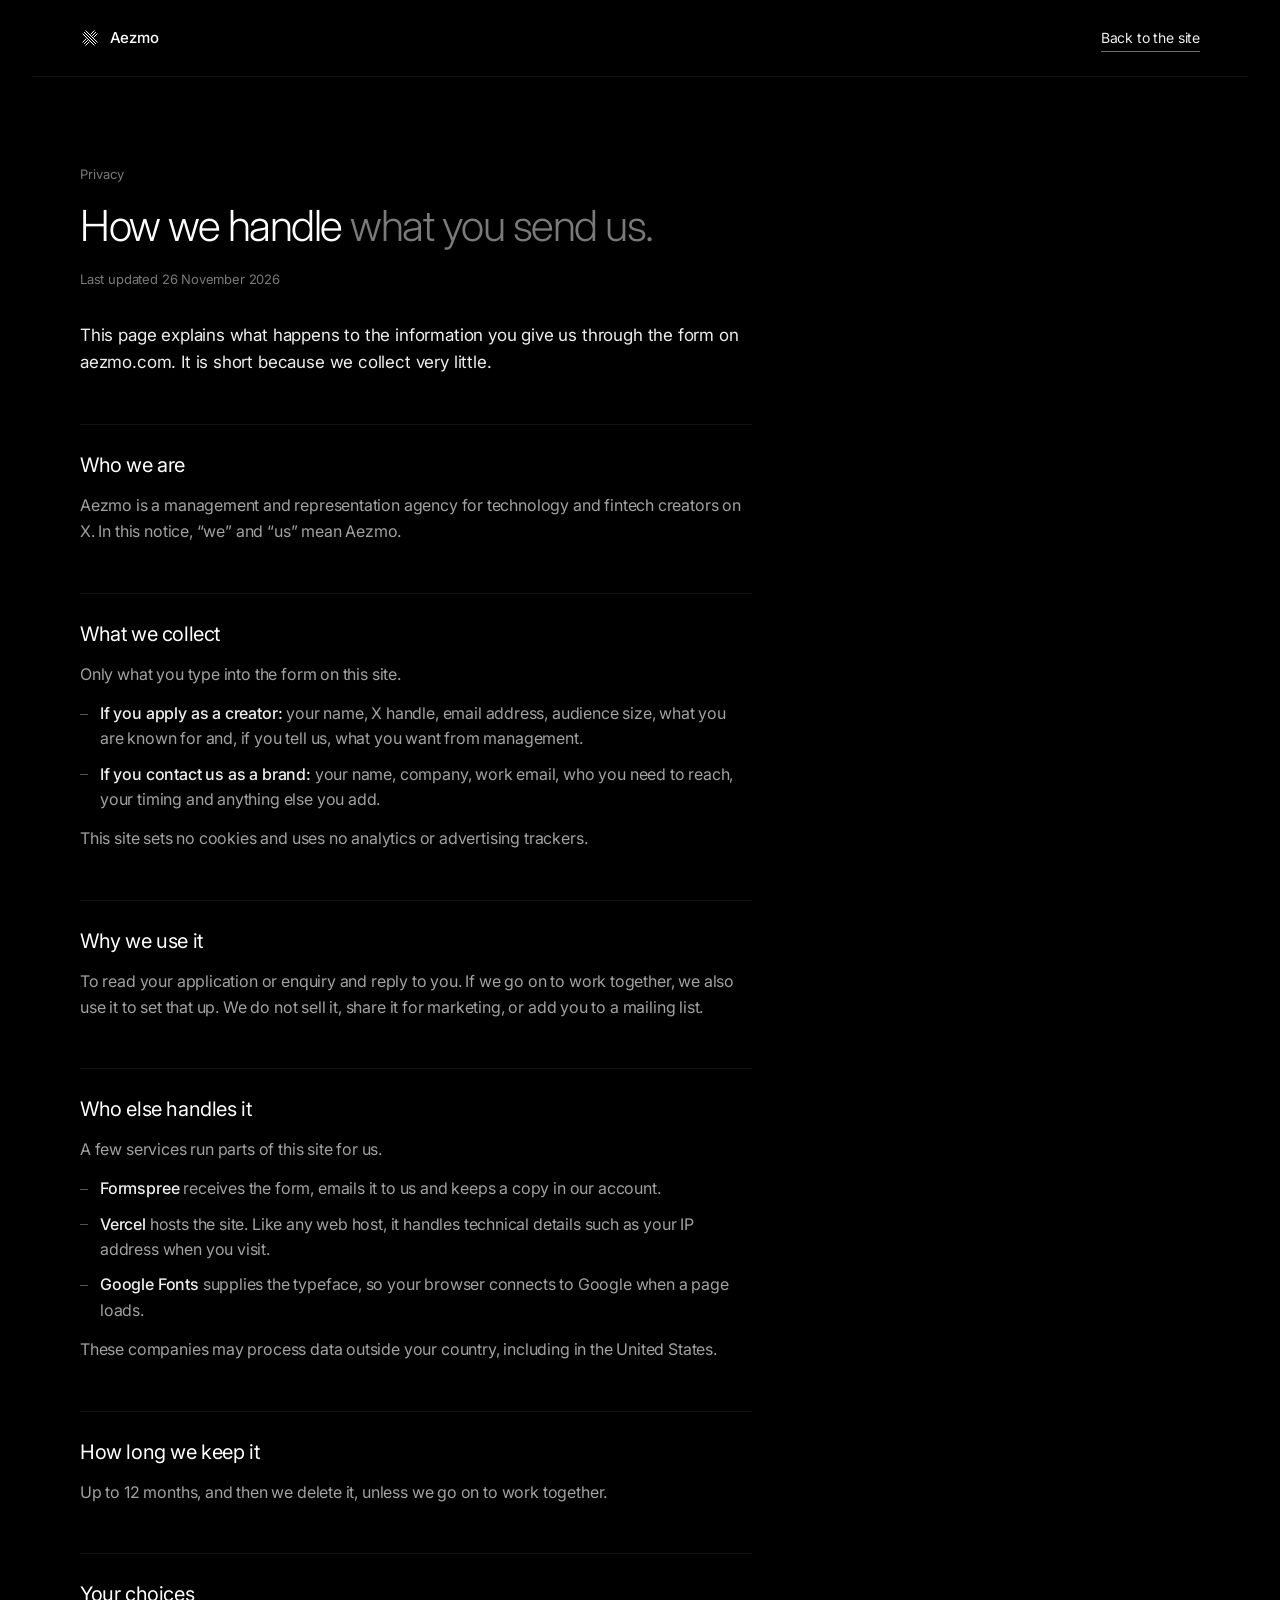
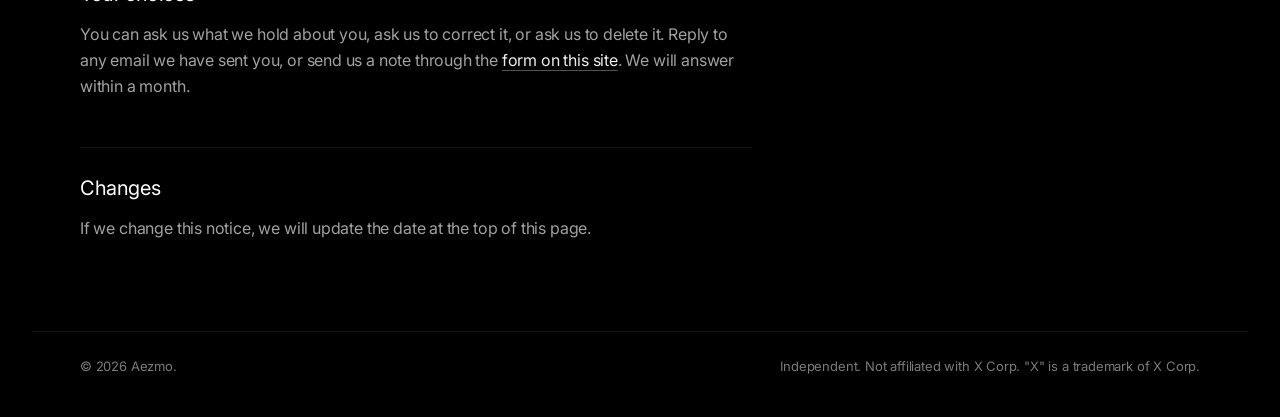
==== privacy.html @ 82bcba53 "Add a privacy notice New privacy page at /privacy covering what the form collects, why, which servic" ====
<!doctype html>
<html lang="en">
<head>
  <meta charset="utf-8">
  <meta name="viewport" content="width=device-width, initial-scale=1, viewport-fit=cover">
  <title>Privacy · Aezmo</title>
  <meta name="description" content="How Aezmo handles the information you send through the form on aezmo.com.">
  <meta name="theme-color" content="#000000">
  <meta name="color-scheme" content="dark">
  <link rel="canonical" href="https://aezmo.com/privacy">
  <link rel="icon" href="assets/img/favicon.svg" type="image/svg+xml">

  <link rel="preconnect" href="https://fonts.googleapis.com">
  <link rel="preconnect" href="https://fonts.gstatic.com" crossorigin>
  <link href="https://fonts.googleapis.com/css2?family=Inter:opsz,wght@14..32,200..600&display=swap" rel="stylesheet">
  <link rel="stylesheet" href="assets/css/styles.css">
</head>
<body>
  <svg width="0" height="0" style="position:absolute" aria-hidden="true">
    <symbol id="mark" viewBox="0 0 24 24" fill="none" stroke="currentColor" stroke-width="1" stroke-linecap="round">
      <path vector-effect="non-scaling-stroke" d="M5.21 5.21 18.79 18.79M7.05 3.37 20.63 16.95M3.37 7.05 16.95 20.63"/>
      <path vector-effect="non-scaling-stroke" d="M18.79 5.21 14.97 9.03M9.03 14.97 5.21 18.79M20.63 7.05 16.81 10.87M10.87 16.81 7.05 20.63M16.95 3.37 13.13 7.19M7.19 13.13 3.37 16.95"/>
    </symbol>
  </svg>

  <header class="wrap privacy-top">
    <a class="brand" href="/" aria-label="Aezmo home">
      <svg class="mark" aria-hidden="true"><use href="#mark"/></svg>
      <span class="brand__name">Aezmo</span>
    </a>
    <a class="link" href="/">Back to the site</a>
  </header>

  <main class="wrap">
    <article class="privacy">
      <p class="tag privacy__label">Privacy</p>
      <h1 class="privacy__title">How we handle <em>what you send&nbsp;us.</em></h1>
      <p class="privacy__date">Last updated 26 November 2026</p>
      <p class="privacy__intro">This page explains what happens to the information you give us through the form on aezmo.com. It is short because we collect very little.</p>

      <section class="privacy__sec">
        <h2>Who we are</h2>
        <p>Aezmo is a management and representation agency for technology and fintech creators on X. In this notice, “we” and “us” mean Aezmo.</p>
      </section>

      <section class="privacy__sec">
        <h2>What we collect</h2>
        <p>Only what you type into the form on this site.</p>
        <ul>
          <li><strong>If you apply as a creator:</strong> your name, X handle, email address, audience size, what you are known for and, if you tell us, what you want from management.</li>
          <li><strong>If you contact us as a brand:</strong> your name, company, work email, who you need to reach, your timing and anything else you add.</li>
        </ul>
        <p>This site sets no cookies and uses no analytics or advertising trackers.</p>
      </section>

      <section class="privacy__sec">
        <h2>Why we use it</h2>
        <p>To read your application or enquiry and reply to you. If we go on to work together, we also use it to set that up. We do not sell it, share it for marketing, or add you to a mailing list.</p>
      </section>

      <section class="privacy__sec">
        <h2>Who else handles it</h2>
        <p>A few services run parts of this site for us.</p>
        <ul>
          <li><strong>Formspree</strong> receives the form, emails it to us and keeps a copy in our account.</li>
          <li><strong>Vercel</strong> hosts the site. Like any web host, it handles technical details such as your IP address when you visit.</li>
          <li><strong>Google Fonts</strong> supplies the typeface, so your browser connects to Google when a page loads.</li>
        </ul>
        <p>These companies may process data outside your country, including in the United States.</p>
      </section>

      <section class="privacy__sec">
        <h2>How long we keep it</h2>
        <p>Up to 12 months, and then we delete it, unless we go on to work together.</p>
      </section>

      <section class="privacy__sec">
        <h2>Your choices</h2>
        <p>You can ask us what we hold about you, ask us to correct it, or ask us to delete it. Reply to any email we have sent you, or send us a note through the <a href="/#apply">form on this site</a><span hidden data-if="email">, or email <a data-site="email" href="#"></a></span>. We will answer within a month.</p>
      </section>

      <section class="privacy__sec">
        <h2>Changes</h2>
        <p>If we change this notice, we will update the date at the top of this page.</p>
      </section>
    </article>
  </main>

  <footer class="wrap privacy-foot">
    <p>© <span data-year>2026</span> Aezmo.</p>
    <p>Independent. Not affiliated with X Corp. "X" is a trademark of X Corp.</p>
  </footer>

  <script src="assets/js/site.config.js"></script>
  <script>
    (function () {
      var year = document.querySelector('[data-year]');
      if (year) year.textContent = new Date().getFullYear();
      var email = ((window.SITE || {}).email || '').trim();
      if (!email) return;
      document.querySelectorAll('[data-site="email"]').forEach(function (a) { a.textContent = email; a.href = 'mailto:' + email; });
      document.querySelectorAll('[data-if="email"]').forEach(function (el) { el.hidden = false; });
    })();
  </script>
</body>
</html>
---- assets/css/styles.css ----
/* ==========================================================================
   Tech & fintech creator management: site styles
   Strictly black, with white and greys. One typeface (Inter): light headlines,
   small text, and one large visual (the X in the hero). The measured references
   behind these choices are in Design-Direction.md.
   ========================================================================== */

/* ---------- Tokens ---------- */
:root {
  --black: #000;
  --ink-1: #0a0a0a;
  --ink-2: #111;
  --white: #fff;
  --paper: #ededed;   /* primary text */
  --mute: #a1a1a1;    /* secondary text, 8:1 on black */
  --dim: #7a7a7a;     /* labels and the grey part of a headline, 5:1 on black */
  --line: rgba(255, 255, 255, .08);
  --line-2: rgba(255, 255, 255, .14);
  --line-3: rgba(255, 255, 255, .32);

  --font: "Inter", -apple-system, BlinkMacSystemFont, "Segoe UI", Roboto, system-ui, sans-serif;

  /* Type scale. Nothing on the page is larger than the hero headline. */
  --fs-hero: clamp(2.5rem, 3.6vw + .25rem, 3.5rem);        /* 40–56px */
  --fs-h2: clamp(1.875rem, 2.4vw + .75rem, 2.75rem);       /* 30–44px */
  --fs-statement: clamp(1.5rem, 2vw + .75rem, 2.5rem);     /* 24–40px */
  --fs-h3: 1.25rem;                                        /* 20px */
  --fs-lead: 1.0625rem;                                    /* 17px */
  --fs-small: .8125rem;                                    /* 13px */

  --gutter: clamp(1.25rem, 4vw, 3rem);
  --max: 76rem;
  --nav-h: 4rem;      /* the floating bar plus the space above it */
  --pad: clamp(4rem, 7vw, 6.5rem);           /* space below a section's content */
  --pad-top: clamp(1.75rem, 3vw, 2.5rem);    /* space above a section's label line */

  --ease: cubic-bezier(.16, 1, .3, 1);
  --ease-io: cubic-bezier(.65, 0, .35, 1);
  --t-fast: 180ms;
  --t-med: 420ms;
}

/* ---------- Base ---------- */
*, *::before, *::after { box-sizing: border-box; }

html {
  -webkit-text-size-adjust: 100%;
  text-size-adjust: 100%;
  scroll-behavior: smooth;
  scroll-padding-top: calc(var(--nav-h) + 1.5rem);
  background: var(--black);
}

body {
  margin: 0;
  background: var(--black);
  color: var(--paper);
  font-family: var(--font);
  font-size: 1rem;
  font-weight: 400;
  line-height: 1.6;
  letter-spacing: -.011em;
  font-optical-sizing: auto;
  -webkit-font-smoothing: antialiased;
  -moz-osx-font-smoothing: grayscale;
  text-rendering: optimizeLegibility;
  overflow-x: clip;
}

h1, h2, h3, p, ul, ol, figure, fieldset { margin: 0; padding: 0; }
h1, h2, h3 { font-weight: inherit; font-size: inherit; }
ul, ol { list-style: none; }
fieldset { border: 0; min-width: 0; }
a { color: inherit; text-decoration: none; }
button { font: inherit; letter-spacing: inherit; color: inherit; background: none; border: 0; padding: 0; cursor: pointer; }
input, select, textarea { font: inherit; letter-spacing: inherit; color: inherit; }
svg { display: block; }
[hidden] { display: none !important; }

::selection { background: var(--white); color: var(--black); }

:focus-visible {
  outline: 1px solid var(--white);
  outline-offset: 4px;
  border-radius: 2px;
}

.wrap {
  width: 100%;
  max-width: var(--max);
  margin-inline: auto;
  padding-inline: var(--gutter);
}

.sr-only {
  position: absolute; width: 1px; height: 1px; padding: 0; margin: -1px;
  overflow: hidden; clip: rect(0, 0, 0, 0); white-space: nowrap; border: 0;
}

.skip {
  position: fixed; left: 1rem; top: 1rem; z-index: 200;
  padding: .75rem 1rem; background: var(--white); color: var(--black);
  border-radius: 999px; font-size: .875rem; font-weight: 500;
  transform: translateY(-200%);
}
.skip:focus { transform: none; }

main, .foot { position: relative; z-index: 1; }

/* Single-column grids must not grow to fit wide content (it would overflow on phones). */
.split-head, .std,
.faq__grid, .foot__in { grid-template-columns: minmax(0, 1fr); }

/* ---------- Dashed lines at the edges of the content ---------- */
.guides { position: fixed; inset: 0; z-index: 0; pointer-events: none; }
.guides__in { position: relative; height: 100%; max-width: var(--max); margin-inline: auto; }
.guides__in::before,
.guides__in::after {
  content: ""; position: absolute; top: 0; bottom: 0; width: 0;
  border-left: 1px dashed rgba(255, 255, 255, .08);
}
.guides__in::before { left: var(--gutter); }
.guides__in::after { right: var(--gutter); }

/* ---------- Type ---------- */
.display {
  font-weight: 300;
  letter-spacing: -.03em;
  line-height: 1.06;
  color: var(--white);
  text-wrap: balance;
}
/* Emphasis is tone, not a second typeface: the end of a headline goes grey. */
.display em { font-style: normal; color: var(--dim); }
.hl { display: block; }

.h2 { font-size: var(--fs-h2); }

.statement {
  font-size: var(--fs-statement);
  font-weight: 300;
  line-height: 1.22;
  letter-spacing: -.024em;
  color: var(--white);
  text-wrap: pretty;
}
.statement--sm { font-size: clamp(1.5rem, 2vw, 1.875rem); }

.lead {
  font-size: var(--fs-lead);
  line-height: 1.6;
  color: var(--mute);
  max-width: 32em;
  text-wrap: pretty;
}

.tag { font-size: var(--fs-small); line-height: 1.4; letter-spacing: 0; color: var(--dim); }
.tag--on { color: var(--paper); }

/* ---------- Buttons and links ---------- */
.btn {
  position: relative;
  display: inline-flex;
  align-items: center;
  justify-content: center;
  gap: .55rem;
  min-height: 2.75rem;
  padding: 0 1.25rem;
  border-radius: 999px;
  background: var(--white);
  color: var(--black);
  font-size: .875rem;
  font-weight: 500;
  letter-spacing: -.006em;
  line-height: 1;
  white-space: nowrap;
  transform: translate(var(--mx, 0), var(--my, 0));
  transition: background-color .3s var(--ease), color .3s var(--ease), box-shadow .3s var(--ease), transform .6s var(--ease);
}
.btn__icon {
  flex: none; width: .875rem; height: .875rem; margin-right: -.15rem;
  transition: transform .45s var(--ease);
}
.btn:hover, .btn:focus-visible { background: #d6d6d6; }
.btn:hover .btn__icon, .btn:focus-visible .btn__icon { transform: translateX(.2rem); }
.btn:active { transform: translate(var(--mx, 0), var(--my, 0)) scale(.98); }
.btn[disabled] { opacity: .6; pointer-events: none; }

.btn--ghost { background: transparent; color: var(--white); box-shadow: inset 0 0 0 1px var(--line-3); }
.btn--ghost:hover, .btn--ghost:focus-visible { background: rgba(255, 255, 255, .08); }

.btn--sm { min-height: 2.25rem; padding: 0 1rem; font-size: .8125rem; gap: .45rem; }
.btn--sm .btn__icon { width: .75rem; height: .75rem; }

.link {
  position: relative;
  display: inline-block;
  padding-block: .6rem;
  font-size: .875rem;
  color: var(--paper);
  transition: color var(--t-fast);
}
.link::after {
  content: ""; position: absolute; left: 0; right: 0; bottom: .4rem; height: 1px;
  background: currentColor; opacity: .45; transform-origin: left;
  transition: opacity var(--t-fast);
}
.link:hover { color: var(--white); }
.link:hover::after { opacity: 1; animation: redraw .7s var(--ease); }
@keyframes redraw {
  0% { transform: scaleX(1); transform-origin: right; }
  45% { transform: scaleX(0); transform-origin: right; }
  46% { transform: scaleX(0); transform-origin: left; }
  100% { transform: scaleX(1); transform-origin: left; }
}

/* ---------- Navigation: one floating bar of liquid glass ----------
   Every browser gets the glass itself: a light blur that keeps colour, a bright rim where
   light catches the curve, and a soft highlight that follows the pointer. Chromium-based
   browsers also bend what is behind the bar near its edges, like the rim of a lens
   (glass() in main.js builds that filter and adds .has-lens). */
.nav {
  position: fixed; inset: 0 0 auto 0; z-index: 50;
  padding-top: .75rem;
  pointer-events: none;
}
.nav__bar {
  position: relative;
  isolation: isolate;
  pointer-events: auto;
  display: grid; grid-template-columns: minmax(0, 1fr) auto minmax(0, 1fr); align-items: center; gap: 1rem;
  height: 3.25rem;
  padding: 0 .45rem 0 1.1rem;
  border-radius: 999px;
  background:
    linear-gradient(180deg, rgba(255, 255, 255, .06) 0%, rgba(255, 255, 255, .015) 60%),
    rgba(10, 10, 10, .5);
  -webkit-backdrop-filter: blur(12px) saturate(180%) brightness(1.08);
  backdrop-filter: blur(12px) saturate(180%) brightness(1.08);
  box-shadow: 0 10px 30px -12px rgba(0, 0, 0, .9);   /* a soft lift only; the edge is drawn below */
}
/* The edge: one hairline, lit from above. Faintly brighter along the top, fading down the
   ends and nearly gone along the bottom, so it reads as light on glass, not a drawn border. */
.nav__bar::before {
  content: ""; position: absolute; inset: 0; z-index: -1;
  padding: 1px; border-radius: inherit;
  background: linear-gradient(180deg, rgba(255, 255, 255, .15) 0%, rgba(255, 255, 255, .07) 30%, rgba(255, 255, 255, .035) 70%, rgba(255, 255, 255, .05) 100%);
  -webkit-mask: linear-gradient(#000 0 0) content-box, linear-gradient(#000 0 0);
  -webkit-mask-composite: xor;
  mask: linear-gradient(#000 0 0) content-box, linear-gradient(#000 0 0);
  mask-composite: exclude;
  pointer-events: none;
}
/* A soft highlight that follows the pointer (mouse only, set by JS). */
.nav__bar::after {
  content: ""; position: absolute; inset: 0; z-index: -1;
  border-radius: inherit;
  background: radial-gradient(12rem circle at var(--gx, 50%) var(--gy, 0%), rgba(255, 255, 255, .07), transparent 65%);
  opacity: 0; transition: opacity .5s var(--ease);
  pointer-events: none;
}
.nav__bar.is-lit::after { opacity: 1; }
/* With the lens the glass is a little clearer, so the bending at the rim can be seen, but
   still frosted enough that text scrolling underneath never competes with the bar's own. */
.has-lens .nav__bar {
  background:
    linear-gradient(180deg, rgba(255, 255, 255, .06) 0%, rgba(255, 255, 255, .015) 60%),
    rgba(10, 10, 10, .48);
  -webkit-backdrop-filter: url(#nav-lens) blur(2.5px) saturate(160%) brightness(1.12);
  backdrop-filter: url(#nav-lens) blur(2.5px) saturate(160%) brightness(1.12);
}

.brand { display: inline-flex; align-items: center; gap: .6rem; min-height: 2.75rem; justify-self: start; color: var(--white); }
.mark { width: 1.25rem; height: 1.25rem; flex: none; }
.brand__name { font-size: .9375rem; font-weight: 500; letter-spacing: -.01em; }
.brand__name:empty { display: none; }
.brand__desc { font-size: var(--fs-small); font-weight: 500; letter-spacing: -.005em; color: var(--paper); white-space: nowrap; }
.has-name .brand__desc { display: none; }
@media (min-width: 1360px) {
  .has-name .brand__desc { display: inline; padding-left: .6rem; border-left: 1px solid var(--line-2); font-weight: 400; color: var(--mute); }
}

.rnav { display: none; }
@media (min-width: 1024px) { .rnav { display: block; } }
.rnav__list { display: flex; align-items: center; gap: .15rem; }
.rnav__list a {
  display: inline-flex; align-items: center; height: 2.25rem; padding: 0 .9rem;
  border-radius: 999px;
  font-size: var(--fs-small); color: var(--mute);
  transition: color var(--t-fast), background-color var(--t-fast);
}
.rnav__list a:hover { color: var(--white); }
.rnav__list a[aria-current] { color: var(--white); background: rgba(255, 255, 255, .07); }

.nav__end { grid-column: 3; justify-self: end; display: flex; align-items: center; gap: .25rem; }
.nav__end .btn { display: none; }
@media (min-width: 640px) { .nav__end .btn { display: inline-flex; } }

.burger { position: relative; width: 2.75rem; height: 2.75rem; border-radius: 999px; }
.burger i {
  position: absolute; left: .85rem; right: .85rem; top: 50%; height: 1px;
  background: var(--white);
  transition: transform .5s var(--ease);
}
.burger i:first-of-type { transform: translateY(-.22rem); }
.burger i:last-of-type { transform: translateY(.22rem); }
.menu-open .burger i:first-of-type { transform: rotate(45deg); }
.menu-open .burger i:last-of-type { transform: rotate(-45deg); }
@media (min-width: 1024px) { .burger { display: none; } }
html:not(.js) .burger { display: none; } /* the menu needs JS; without it the page is still fully readable */

/* ---------- Mobile menu ---------- */
.menu {
  position: fixed; inset: 0; z-index: 40;
  padding-top: calc(var(--nav-h) + .5rem);
  background: var(--black);
  overflow-y: auto;
  opacity: 0; visibility: hidden;
  transition: opacity .45s var(--ease), visibility 0s linear .45s;
}
.menu-open .menu { opacity: 1; visibility: visible; transition-delay: 0s; }
.menu-open { overflow: hidden; }
.menu__in {
  min-height: calc(100dvh - var(--nav-h) - .5rem);
  display: flex; flex-direction: column; justify-content: space-between; gap: 2.5rem;
  padding-block: 1.25rem 2.5rem;
}
.menu__list li { border-bottom: 1px solid var(--line); }
.menu__list a {
  display: flex; align-items: baseline; gap: 1rem;
  padding-block: .9rem;
  font-size: clamp(1.625rem, 7vw, 2.125rem); font-weight: 300;
  letter-spacing: -.028em; line-height: 1.1;
  color: var(--white);
  opacity: 0; transform: translateY(1rem);
  transition: opacity .7s var(--ease), transform .7s var(--ease);
}
.menu-open .menu__list a { opacity: 1; transform: none; transition-delay: calc(var(--i, 0) * 45ms + 80ms); }
.menu__n { min-width: 1.5rem; font-size: var(--fs-small); letter-spacing: 0; font-variant-numeric: tabular-nums; color: var(--dim); }
.menu__foot { display: flex; flex-wrap: wrap; align-items: center; gap: 1rem 1.5rem; }

/* ---------- Hero ---------- */
.hero {
  position: relative;
  isolation: isolate;
  min-height: 100vh;
  min-height: 100svh;
  display: flex; flex-direction: column; justify-content: flex-end;
  padding-block: calc(var(--nav-h) + 2rem) clamp(2.5rem, 7vh, 4rem);
  overflow: clip;
}
@media (min-width: 900px) {
  .hero { justify-content: center; padding-bottom: calc(var(--nav-h) + 1rem); }
}
/* "Top" composition (phones, tall tablets): the figure sits above the text and fades out
   just before it. --content-top is where the text starts, measured by JS. */
.hero__field {
  position: absolute; inset: 0; z-index: -1;
  width: 100%; height: 100%;
  -webkit-mask-image: linear-gradient(180deg, #000 0, #000 calc(var(--content-top, 60%) - 6rem), rgba(0, 0, 0, .12) var(--content-top, 60%), transparent calc(var(--content-top, 60%) + 8rem));
  mask-image: linear-gradient(180deg, #000 0, #000 calc(var(--content-top, 60%) - 6rem), rgba(0, 0, 0, .12) var(--content-top, 60%), transparent calc(var(--content-top, 60%) + 8rem));
}
/* "Side" composition (set by JS): the figure sits right of the headline, so dim it on the left instead. */
.hero--side .hero__field {
  -webkit-mask-image: linear-gradient(90deg, rgba(0, 0, 0, .3) 0%, rgba(0, 0, 0, .5) 36%, #000 60%), linear-gradient(180deg, #000 62%, rgba(0, 0, 0, .25) 100%);
  mask-image: linear-gradient(90deg, rgba(0, 0, 0, .3) 0%, rgba(0, 0, 0, .5) 36%, #000 60%), linear-gradient(180deg, #000 62%, rgba(0, 0, 0, .25) 100%);
  -webkit-mask-composite: source-in;
  mask-composite: intersect;
}

.hero__content { position: relative; display: grid; justify-items: start; }

.status {
  display: inline-flex; align-items: center; gap: .6rem;
  margin-bottom: 1.5rem;
  font-size: var(--fs-small); color: var(--mute);
}
.status__dot {
  width: .375rem; height: .375rem; border-radius: 50%; background: var(--white);
  animation: pulse 2.8s var(--ease-io) infinite;
}
@keyframes pulse {
  0% { box-shadow: 0 0 0 0 rgba(255, 255, 255, .5); }
  70%, 100% { box-shadow: 0 0 0 .5rem rgba(255, 255, 255, 0); }
}

.hero__title { font-size: var(--fs-hero); letter-spacing: -.032em; line-height: 1.04; }
.hero__lede { margin-top: 1.5rem; font-size: var(--fs-lead); line-height: 1.6; color: var(--mute); max-width: 31rem; text-wrap: pretty; }
.hero__cta { display: flex; flex-wrap: wrap; align-items: center; gap: .75rem; margin-top: 2rem; }

/* ---------- Sections ---------- */
/* Each section opens with its ruled label line close to the top, so the line itself
   marks the break and the space between sections is one gap, not two stacked ones. */
.section { position: relative; padding-block: var(--pad-top) var(--pad); }
.hero + .section { padding-top: clamp(3.5rem, 7vw, 6rem); }

.sec-head { display: flex; align-items: center; gap: .75rem; margin-bottom: clamp(2rem, 4vw, 3.5rem); }
.sec-head .tag:first-child { font-variant-numeric: tabular-nums; }
.sec-head__rule { flex: 1; height: 1px; background: var(--line-2); transform-origin: left; }
.js .sec-head__rule { transform: scaleX(0); transition: transform 1.5s var(--ease) .15s; }
.js .sec-head.in .sec-head__rule { transform: none; }

.split-head { display: grid; gap: 1.25rem; margin-bottom: clamp(2.5rem, 5vw, 4rem); }
@media (min-width: 1024px) {
  .split-head { grid-template-columns: minmax(0, 7fr) minmax(0, 5fr); gap: 4rem; align-items: end; }
}

/* A closing line at the foot of a section, so it ends on purpose instead of trailing off. */
.closer {
  display: grid; align-items: center; gap: 1.25rem 3rem;
  margin-top: clamp(2.5rem, 5vw, 4rem); padding-top: clamp(1.5rem, 2.5vw, 2rem);
  border-top: 1px solid var(--line-2);
}
.closer__line {
  max-width: 28em;
  font-size: clamp(1.25rem, 1.4vw + .5rem, 1.625rem); font-weight: 300;
  line-height: 1.3; letter-spacing: -.02em; color: var(--white);
  text-wrap: balance;
}
.closer__line em { font-style: normal; color: var(--dim); }
.closer .btn { justify-self: start; }
.closer__mark { width: 1.5rem; height: 1.5rem; color: var(--mute); }
@media (min-width: 900px) { .closer { grid-template-columns: minmax(0, 1fr) auto; } }

/* ---------- 01 Position ---------- */
/* Words start grey and turn white as you read down (set by JS), as on terafab.ai. */
.position .statement { max-width: 24em; }
.statement .mw { transition: opacity .3s linear; }
.notes { display: grid; gap: 1.5rem; margin-top: clamp(2.5rem, 5vw, 4rem); }
.notes li { padding-top: 1.1rem; border-top: 1px solid var(--line-2); }
.notes__t { margin-bottom: .35rem; font-size: .9375rem; font-weight: 500; color: var(--white); }
.notes p { font-size: .9375rem; color: var(--mute); max-width: 26em; }
@media (min-width: 768px) { .notes { grid-template-columns: repeat(3, minmax(0, 1fr)); gap: 2.5rem; } }

/* ---------- Work: a wall of posts ----------
   Filled by the script from posts.js. Columns are ruled off with the same dashed line as the
   page edges, and rows are held apart by space. Every card is a link to the post on X.
   Pictures stay monochrome, like the rest of the page. */
.wall {
  --wall-x: clamp(.75rem, 1.3vw, 1.5rem);     /* card edge to the column line */
  --wall-y: clamp(1.25rem, 1.6vw, 1.75rem);   /* card edge to the row above and below */
  --card-p: clamp(.875rem, 1.1vw, 1.125rem);  /* inside the panel that shows on hover */
  position: relative; display: grid; grid-template-columns: minmax(0, 1fr);
  border-block: 1px solid var(--line-2);
}
.wall::before, .wall::after {
  position: absolute; top: 0; bottom: 0; width: 0;
  border-left: 1px dashed rgba(255, 255, 255, .12); pointer-events: none;
}
.wall__cell { display: grid; grid-template-columns: minmax(0, 1fr); padding-block: var(--wall-y); }
.wall__cell + .wall__cell { border-top: 1px solid var(--line); }
.wall__note { margin-top: 1.25rem; }

.card {
  position: relative; display: flex; flex-direction: column; gap: 1.1rem; min-width: 0;
  border-radius: 1.25rem; color: var(--paper);
  transition: background-color var(--t-med) var(--ease), border-color var(--t-med) var(--ease);
}
.card__head { display: grid; grid-template-columns: auto minmax(0, 1fr) auto; align-items: center; gap: .8rem; }
.card__avatar {
  display: grid; place-items: center; width: 2.75rem; height: 2.75rem; overflow: hidden;
  border: 1px solid var(--line-3); border-radius: 50%; background: var(--black);
  font-size: .75rem; font-weight: 500; line-height: 1; color: var(--paper);
}
.card__avatar img, .card__media img { display: block; width: 100%; height: 100%; object-fit: cover; }
.card__avatar img { filter: grayscale(1); }
.card__who { display: grid; grid-template-columns: minmax(0, 1fr); gap: .1rem; min-width: 0; }
.card__name { display: flex; align-items: center; gap: .4rem; min-width: 0; font-size: .9375rem; font-weight: 500; line-height: 1.3; color: var(--white); }
.card__name > span:first-child, .card__meta { overflow: hidden; text-overflow: ellipsis; white-space: nowrap; }
.card__name svg { flex: none; width: 1rem; height: 1rem; color: var(--mute); }
.card__meta { font-size: var(--fs-small); line-height: 1.4; color: var(--dim); }
.card__go {
  display: grid; place-items: center; flex: none; width: 2.25rem; height: 2.25rem;
  border: 1px solid var(--line-2); border-radius: 50%; color: var(--mute);
  transition: background-color var(--t-med) var(--ease), border-color var(--t-med) var(--ease), color var(--t-med) var(--ease);
}
.card__go svg { width: .8rem; height: .8rem; transform: rotate(-45deg); transition: transform .55s var(--ease); }
.card__chip {
  padding: .3rem .65rem; border: 1px solid var(--line-3); border-radius: 999px; white-space: nowrap;
  font-size: .75rem; line-height: 1.2; color: var(--white);
}

.card__text {
  display: -webkit-box; -webkit-box-orient: vertical; -webkit-line-clamp: 2; line-clamp: 2; overflow: hidden;
  font-size: .9375rem; color: var(--mute); overflow-wrap: anywhere;
}
/* A post with no picture: the words carry the card. */
.card--quote .card__text {
  -webkit-line-clamp: 7; line-clamp: 7;
  font-size: clamp(1.25rem, .8vw + .8rem, 1.5rem); font-weight: 300;
  line-height: 1.3; letter-spacing: -.02em; color: var(--white);
}

.card__media {
  position: relative; display: block; aspect-ratio: 16 / 9; overflow: hidden;
  border: 1px solid var(--line); border-radius: .9rem; background: var(--black);
}
.card__media img {
  filter: grayscale(1) contrast(1.06) brightness(.82);
  transition: filter .7s var(--ease), transform 1.4s var(--ease);
}
.card__media--empty { display: grid; place-items: center; }
.card__media--empty svg { width: 22%; aspect-ratio: 1; color: var(--mute); }
.card__views {
  position: absolute; left: .65rem; top: .65rem; display: inline-flex; align-items: center; gap: .3rem;
  padding: .3rem .6rem .3rem .4rem; border: 1px solid var(--line-2); border-radius: .55rem;
  background: rgba(0, 0, 0, .8);
  font-size: .75rem; font-weight: 500; font-variant-numeric: tabular-nums; line-height: 1; color: var(--white);
}
.card__views svg { width: 1rem; height: 1rem; }

.card__stats {
  display: flex; flex-wrap: wrap; justify-content: space-between; gap: .5rem; margin-top: auto;
  font-size: var(--fs-small); font-variant-numeric: tabular-nums;
  color: var(--dim); transition: color var(--t-med) var(--ease);
}
.card__stats li { display: inline-flex; align-items: center; gap: .4rem; }
.card__stats svg { flex: none; width: 1.05rem; height: 1.05rem; }
@media (max-width: 359px) {
  .card__stats { gap: .25rem; font-size: .75rem; }
  .card__stats li { gap: .25rem; }
  .card__stats svg { width: .95rem; height: .95rem; }
}

/* The open place at the end of the wall. */
.card--invite {
  justify-content: space-between; gap: 2rem; min-height: 14rem;
  padding: clamp(1.1rem, 1.6vw, 1.5rem); border: 1px dashed var(--line-2);
}
.card--invite .tag { display: inline-flex; align-items: center; gap: .6rem; }
.card__line {
  font-size: clamp(1.375rem, 1vw + .9rem, 1.75rem); font-weight: 300;
  line-height: 1.2; letter-spacing: -.022em; color: var(--white); text-wrap: balance;
}
.card__line em { font-style: normal; color: var(--dim); }
.card__cta { display: flex; align-items: center; justify-content: space-between; gap: 1rem; font-size: .875rem; }
.card--invite .card__go svg { transform: none; }

a.card:focus-visible .card__go { background: var(--white); border-color: var(--white); color: var(--black); }
a.card:focus-visible .card__media img { filter: grayscale(1) contrast(1.06) brightness(1); }
@media (hover: hover) and (pointer: fine) {
  a.card:hover .card__go { background: var(--white); border-color: var(--white); color: var(--black); }
  a.card:hover .card__go svg { transform: rotate(-45deg) translateX(.14rem); }
  a.card--invite:hover .card__go svg { transform: translateX(.14rem); }
  a.card:hover .card__media img { filter: grayscale(1) contrast(1.06) brightness(1); transform: scale(1.035); }
  a.card:hover .card__stats { color: var(--mute); }
  a.card--invite:hover { border-color: var(--line-3); }
}

@media (min-width: 768px) {
  .wall { grid-template-columns: repeat(2, minmax(0, 1fr)); }
  .wall::before { content: ""; left: 50%; }
  .wall__cell { padding-inline: var(--wall-x); }
  .wall__cell + .wall__cell { border-top: 0; }
  .wall__cell--invite:nth-child(2n + 1) { display: none; }  /* never alone on a row */
  .card { padding: var(--card-p); }
  .card--invite { padding: clamp(1.1rem, 1.6vw, 1.5rem); }
  a.card:focus-visible { background: var(--ink-2); }
}
@media (min-width: 768px) and (hover: hover) and (pointer: fine) {
  a.card:hover { background: var(--ink-2); }
}
@media (min-width: 1200px) {
  .wall { grid-template-columns: repeat(3, minmax(0, 1fr)); }
  .wall::before { left: 33.3333%; }
  .wall::after { content: ""; left: 66.6667%; }
  .wall__cell--invite:nth-child(2n + 1) { display: grid; }
  .wall__cell--invite:nth-child(3n + 1) { display: none; }
}

/* ---------- 02 Talent ----------
   One large triangle, centred. Its corners are the three kinds of people we represent, each
   named beside its corner, and they meet at the X in the middle: nested triangles close in,
   signals travel inward and a slow ripple moves out. The corners take turns lighting up while
   the section is on screen, and pointing at a corner's text lights it (tri() in main.js). */
.talent__head { display: grid; justify-items: center; gap: 1.1rem; text-align: center; margin-bottom: clamp(2.5rem, 5vw, 4rem); }
.talent__head .lead { max-width: 34em; }

.tri-stage { display: grid; grid-template-columns: minmax(0, 1fr); justify-items: center; }
.tri { order: -1; width: 100%; max-width: 30rem; margin-bottom: 1.5rem; color: var(--white); }
.tri svg { display: block; width: 100%; height: auto; overflow: visible; }

.corner { width: 100%; display: grid; grid-template-columns: 2.5rem minmax(0, 1fr); column-gap: .75rem; row-gap: .35rem; padding-block: 1.25rem; border-top: 1px solid var(--line-2); }
.corner__n { grid-row: 1 / span 2; padding-top: .45rem; font-size: var(--fs-small); font-variant-numeric: tabular-nums; color: var(--dim); transition: color .5s var(--ease); }
.corner__t { font-size: clamp(1.625rem, 1.6vw + .9rem, 2.375rem); font-weight: 300; line-height: 1.08; letter-spacing: -.03em; color: var(--white); transition: color .5s var(--ease); }
.corner__d { font-size: .9375rem; line-height: 1.6; color: var(--mute); max-width: 26em; transition: color .5s var(--ease); }

@media (min-width: 1024px) {
  /* The triangle in the middle column; the apex corner's text above it, the other two
     beside the base corners. */
  .tri-stage {
    grid-template-columns: minmax(0, 1fr) minmax(0, 38rem) minmax(0, 1fr);
    grid-template-rows: auto auto; column-gap: 2rem; row-gap: 1.25rem; align-items: end;
  }
  .tri { order: 0; grid-column: 2; grid-row: 2; max-width: none; margin-bottom: 0; }
  .corner { display: grid; grid-template-columns: minmax(0, 1fr); row-gap: .4rem; padding: 0; border: 0; }
  .corner__n { grid-row: auto; padding-top: 0; }
  .corner--0 { grid-column: 2; grid-row: 1; justify-self: center; justify-items: center; max-width: 27rem; text-align: center; }
  .corner--1 { grid-column: 1; grid-row: 2; justify-self: end; justify-items: end; max-width: 17rem; margin-bottom: 1.25rem; text-align: right; }
  .corner--2 { grid-column: 3; grid-row: 2; justify-self: start; justify-items: start; max-width: 17rem; margin-bottom: 1.25rem; text-align: left; }
}

/* The drawing. */
.tri__arm { stroke-opacity: .35; transition: stroke-opacity .6s var(--ease); }
.tri__node { fill: var(--black); transition: fill .6s var(--ease); }
.tri__core { fill: var(--black); }
.tri__num { font-family: var(--font); font-size: 13px; font-weight: 500; letter-spacing: 0; fill: var(--dim); stroke: none; transition: fill .6s var(--ease); }
.tri__ripple { opacity: 0; vector-effect: non-scaling-stroke; transform-origin: 300px 312px; }
.tri.in .tri__ripple { animation: tri-ripple 4.5s var(--ease-io) infinite; }
@keyframes tri-ripple { 0% { transform: scale(1); opacity: .5; } 100% { transform: scale(3.33); opacity: 0; } }
.tri__dot { opacity: 0; transition: opacity .6s var(--ease) 1.6s; }
.tri.in .tri__dot { opacity: 1; }
.js .tri .draw { stroke-dasharray: 1 1; stroke-dashoffset: 1; }
.js .tri.in .draw { stroke-dashoffset: 0; transition: stroke-dashoffset 1.6s var(--ease) calc(var(--k, 0) * 90ms + .2s), stroke-opacity .6s var(--ease); }

/* The lit corner: its text, its arm, its node and its number. */
.tri-stage[data-on] .corner__t { color: var(--dim); }
.tri-stage[data-on] .corner__d { color: var(--dim); }
.tri-stage[data-on="0"] .corner--0 :is(.corner__t, .corner__n),
.tri-stage[data-on="1"] .corner--1 :is(.corner__t, .corner__n),
.tri-stage[data-on="2"] .corner--2 :is(.corner__t, .corner__n) { color: var(--white); }
.tri-stage[data-on="0"] .corner--0 .corner__d,
.tri-stage[data-on="1"] .corner--1 .corner__d,
.tri-stage[data-on="2"] .corner--2 .corner__d { color: var(--paper); }
.tri-stage[data-on="0"] .tri__arm[data-v="0"], .tri-stage[data-on="1"] .tri__arm[data-v="1"], .tri-stage[data-on="2"] .tri__arm[data-v="2"] { stroke-opacity: 1; }
.tri-stage[data-on="0"] .tri__node[data-v="0"], .tri-stage[data-on="1"] .tri__node[data-v="1"], .tri-stage[data-on="2"] .tri__node[data-v="2"] { fill: var(--white); }
.tri-stage[data-on="0"] .tri__num[data-v="0"], .tri-stage[data-on="1"] .tri__num[data-v="1"], .tri-stage[data-on="2"] .tri__num[data-v="2"] { fill: var(--white); }
@media (prefers-reduced-motion: reduce) {
  .tri__ripple, .tri__dot { display: none; }
  .js .tri .draw { stroke-dashoffset: 0; }
}

/* What we look for: four short columns divided by hairlines. */
.criteria { margin-top: clamp(3.5rem, 7vw, 5.5rem); }
.criteria__label { margin-bottom: 1.25rem; }
.criteria__list { display: grid; grid-template-columns: minmax(0, 1fr); }
.criteria__list li { display: grid; align-content: start; gap: .45rem; padding-block: 1.25rem; border-top: 1px solid var(--line); }
.criteria__list .tag { font-variant-numeric: tabular-nums; }
.criteria__list h3 { font-size: 1.25rem; font-weight: 300; line-height: 1.25; letter-spacing: -.02em; color: var(--white); }
.criteria__list p { font-size: .875rem; color: var(--mute); max-width: 22em; }
@media (min-width: 640px) {
  .criteria__list { grid-template-columns: repeat(2, minmax(0, 1fr)); column-gap: 2rem; }
}
@media (min-width: 1024px) {
  .criteria__list { grid-template-columns: repeat(4, minmax(0, 1fr)); column-gap: 0; }
  .criteria__list li { padding: .35rem 1.75rem .35rem 1.5rem; border-top: 0; border-left: 1px solid var(--line-2); }
  .criteria__list li:first-child { padding-left: 0; border-left: 0; }
}

/* ---------- 03 Management: one statement, nothing itemised ---------- */
.mgmt__stage { display: grid; justify-items: center; text-align: center; }
.mgmt__fig { position: relative; width: clamp(10rem, 15vw, 14rem); aspect-ratio: 1; margin-bottom: clamp(1.75rem, 3vw, 2.5rem); }
.mgmt__fig:empty { display: none; }
.mgmt__fig svg { width: 100%; height: 100%; overflow: visible; }
.mgmt__lead { margin-top: 1.25rem; max-width: 30em; }
.mgmt__cta { display: flex; flex-wrap: wrap; align-items: center; justify-content: center; gap: .75rem 1.5rem; margin-top: 2rem; }

/* The figure: four arms drawn in once towards a single node, then still.
   It is drawn on a 600-unit grid and shown at about 200px, so a stroke of 2.4 units
   lands just under one pixel on screen and the nine lines of an arm stay apart. */
.xd-line {
  fill: none; stroke-width: 2.4;
  stroke-dasharray: var(--len); stroke-dashoffset: var(--len);
  transition: stroke-dashoffset 1.5s var(--ease) calc(var(--a, 0) * 150ms + var(--j, 0) * 32ms + 150ms);
}
.mgmt__fig.in .xd-line { stroke-dashoffset: 0; }
.xd-orbit { fill: none; stroke: var(--line-3); stroke-width: 2.4; stroke-dasharray: 2.5 12; }
.xd-core { fill: none; stroke: var(--white); stroke-width: 2.6; }
.xd-dot { fill: var(--white); }
.mgmt__you {
  position: absolute; left: 50%; top: 61%; transform: translate(-50%, -50%);
  font-size: .75rem; font-weight: 500; letter-spacing: 0;
  color: var(--white);
}
.xd-orbit, .xd-core, .xd-dot, .mgmt__you { opacity: 0; transition: opacity 1s var(--ease) 1s; }
.mgmt__fig.in :is(.xd-orbit, .xd-core, .xd-dot, .mgmt__you) { opacity: 1; }

/* Hover (mouse only). The figure leans towards the pointer, light runs along each
   arm into the node, the ring opens and the dotted orbit turns. All of it stops
   when the pointer leaves. */
.xd-stage {
  position: relative; width: 100%; height: 100%;
  transform: perspective(56rem) rotateX(calc(var(--rx, 0) * 1deg)) rotateY(calc(var(--ry, 0) * 1deg));
  transition: transform .7s var(--ease);
}
.xd-pulse {
  --dash: 56;
  fill: none; stroke: var(--white); stroke-width: 4; stroke-linecap: round;
  stroke-dasharray: var(--dash) calc(var(--len) + var(--dash)); stroke-dashoffset: var(--dash);
  opacity: 0; transition: opacity .4s var(--ease);
}
.xd-orbit, .xd-core { transform-box: fill-box; transform-origin: center; }
.xd-core { transition: opacity 1s var(--ease) 1s, transform .6s var(--ease); }
.xd-dot {
  transform: translate(calc(var(--px, 0) * 1px), calc(var(--py, 0) * 1px));
  transition: opacity 1s var(--ease) 1s, transform .35s var(--ease);
}
@media (hover: hover) and (pointer: fine) {
  .mgmt__fig.in:hover .xd-pulse {
    opacity: 1;
    animation: xd-flow 1.5s cubic-bezier(.45, 0, .2, 1) infinite;
    animation-delay: calc(var(--a, 0) * 110ms + var(--j, 0) * 42ms);
  }
  .mgmt__fig.in:hover .xd-core { transform: scale(1.4); }
  .mgmt__fig.in:hover .xd-orbit { animation: xd-turn 14s linear infinite; }
}
@keyframes xd-flow {
  from { stroke-dashoffset: var(--dash); }
  to { stroke-dashoffset: calc(-1 * var(--len)); }
}
@keyframes xd-turn { to { transform: rotate(360deg); } }
@media (prefers-reduced-motion: reduce) {
  .xd-pulse { display: none; }
  .xd-stage { transform: none; }
}

/* ---------- 04 Process: four steps beside a drawing ----------
   As on monaco.com: a short list of steps, each with a thin bar, next to a card. As soon as
   the section comes into view the steps take turns, 1 to 4 and round again (flow() in
   main.js): the active step's bar fills, and the card shows its drawing, in the same line
   style as the X. The page scrolls normally throughout. */
.flow { display: grid; gap: clamp(2.25rem, 5vw, 3.5rem); }
@media (min-width: 1024px) {
  .flow { grid-template-columns: minmax(0, 5fr) minmax(0, 7fr); gap: 4.5rem; align-items: center; }
}
.flow__copy { display: grid; justify-items: start; }

.flow__steps { width: 100%; display: grid; gap: .25rem; margin-top: clamp(2rem, 4vw, 2.75rem); }
.flow__step {
  width: 100%; min-height: 3.5rem;
  display: grid; grid-template-columns: 2px 2.25rem minmax(0, 1fr); align-items: center; column-gap: 1.25rem;
  padding-block: .6rem; text-align: left;
  color: var(--dim);
  transition: color .5s var(--ease);
}
.flow__step:hover { color: var(--mute); }
.flow__step.is-on { color: var(--white); }
.flow__bar { position: relative; align-self: stretch; overflow: hidden; border-radius: 2px; background: var(--line-2); }
.flow__bar i {
  position: absolute; inset: 0; background: var(--white);
  transform: scaleY(0); transform-origin: top;
  transition: transform .4s var(--ease);
}
/* Steps already shown keep a full bar; the active one fills while it is shown. */
.flow__step.is-done .flow__bar i, .flow__step.is-on .flow__bar i { transform: none; }
.flow.is-running .flow__step.is-on .flow__bar i { animation: flow-fill var(--flow-dur, 3.5s) linear both; }
@keyframes flow-fill { from { transform: scaleY(0); } to { transform: scaleY(1); } }
.flow__n { font-size: var(--fs-small); font-variant-numeric: tabular-nums; color: var(--dim); }
.flow__t { font-size: clamp(1.375rem, 1vw + 1rem, 1.875rem); font-weight: 300; line-height: 1.15; letter-spacing: -.024em; }
.flow__link { margin-top: 1.5rem; }

/* The card: a faint dot grid, with the drawing for the active step. */
.flow__stage {
  position: relative; width: 100%; aspect-ratio: 4 / 3; overflow: hidden;
  border: 1px solid var(--line-2); border-radius: 1.25rem;
  background: radial-gradient(rgba(255, 255, 255, .09) 1px, transparent 1.4px) 0 0 / 24px 24px, var(--ink-1);
  color: var(--white);
}
.flow__stage svg { position: absolute; inset: 0; width: 100%; height: 100%; }
.flow__stage text { font-family: var(--font); font-size: 11px; font-weight: 500; letter-spacing: 0; fill: var(--mute); stroke: none; }

html:not(.js) .flow__art:not([data-art="3"]) { display: none; }
.js .flow__art { opacity: 0; transition: opacity .3s var(--ease); }
.js .flow__art.is-on { opacity: 1; transition-delay: .05s; }
/* Lines draw in quickly when their step becomes active (and the section has been seen),
   so each drawing is complete well inside its 1.8 seconds. */
.js .flow__art .draw { stroke-dasharray: 1 1; stroke-dashoffset: 1; }
.js .flow.is-seen .flow__art.is-on .draw { stroke-dashoffset: 0; transition: stroke-dashoffset .7s var(--ease) calc(var(--k, 0) * 35ms + .1s); }
.js .flow__art .fade { opacity: 0; }
.js .flow.is-seen .flow__art.is-on .fade { opacity: 1; transition: opacity .5s var(--ease) calc(var(--k, 0) * 35ms + .3s); }
/* Small signals travel along the lines, and the first node sends out rings. */
.flow__dot { opacity: 0; transition: opacity .4s var(--ease); }
.flow.is-seen .flow__art.is-on .flow__dot { opacity: 1; transition-delay: .6s; }
.flow__ping { opacity: 0; vector-effect: non-scaling-stroke; transform-box: fill-box; transform-origin: center; }
.flow.is-seen .flow__art.is-on .flow__ping { animation: flow-ping 1.6s var(--ease-io) infinite; }
.flow.is-seen .flow__art.is-on .flow__ping--late { animation-delay: .8s; }
@keyframes flow-ping { 0% { transform: scale(1); opacity: .55; } 100% { transform: scale(5); opacity: 0; } }
.flow__orbit { transform-box: fill-box; transform-origin: center; }
.flow.is-seen .flow__art.is-on .flow__orbit { animation: xd-turn 20s linear infinite; }
@media (prefers-reduced-motion: reduce) {
  .js .flow__art .draw { stroke-dashoffset: 0; }
  .js .flow__art .fade { opacity: 1; }
  .flow__dot, .flow__ping { display: none; }
}

/* ---------- 05 Standard ---------- */
.std { display: grid; gap: clamp(2.5rem, 5vw, 4rem); }
@media (min-width: 900px) { .std { grid-template-columns: repeat(2, minmax(0, 1fr)); gap: 4rem; } }
.std__label { display: flex; align-items: center; gap: .6rem; margin-bottom: 1rem; color: var(--paper); }
.glyph { position: relative; width: .75rem; height: .75rem; flex: none; }
.glyph::before, .glyph::after { content: ""; position: absolute; left: 0; right: 0; top: 50%; height: 1px; background: currentColor; }
.glyph::after { transform: rotate(90deg); }
.glyph--cross { transform: rotate(45deg); }
.std__list li {
  position: relative;
  padding: 1rem 0 1rem 1.75rem;
  border-top: 1px solid var(--line);
  font-size: 1.0625rem; line-height: 1.45; letter-spacing: -.014em;
  color: var(--white);
  text-wrap: pretty;
}
.std__list li:last-child { border-bottom: 1px solid var(--line); }
.std__list li::before, .std__list li::after {
  content: ""; position: absolute; left: 0; top: calc(1rem + .72em); width: .7rem; height: 1px;
  background: var(--line-3);
}
.std__list li::after { transform: rotate(90deg); }
.std__col--no .std__list li { color: var(--mute); }
.std__col--no .std__list li::before { transform: rotate(45deg); }
.std__col--no .std__list li::after { transform: rotate(-45deg); }

/* ---------- 06 Beliefs ----------
   Five lines, set large. Each starts grey and turns white as it reaches the middle of the
   screen, and the thin line beside the numbers fills as you read (beliefs() in main.js).
   Then one way in for creators and one for brands, side by side. */
.beliefs__title { margin-bottom: clamp(2.5rem, 5vw, 3.75rem); }
.beliefs__list { position: relative; display: grid; }
.beliefs__list::before, .beliefs__list::after {
  content: ""; position: absolute; left: 0; top: 0; bottom: 0; width: 1px;
}
.beliefs__list::before { background: var(--line-2); }
.beliefs__list::after { background: var(--white); transform: scaleY(var(--p, 1)); transform-origin: top; }
.belief {
  display: grid; grid-template-columns: 3rem minmax(0, 1fr); align-items: baseline;
  padding: clamp(.85rem, 1.6vw, 1.25rem) 0 clamp(.85rem, 1.6vw, 1.25rem) clamp(1.25rem, 2.5vw, 2rem);
}
.belief__n { font-size: var(--fs-small); font-variant-numeric: tabular-nums; color: var(--dim); transition: color .6s var(--ease); }
.belief__t {
  max-width: 22em;
  font-size: var(--fs-statement); font-weight: 300; line-height: 1.15; letter-spacing: -.026em;
  color: var(--white); text-wrap: balance;
  transition: opacity .8s var(--ease);
}
.js .beliefs__list::after { transform: scaleY(var(--p, 0)); }
.js .belief .belief__t { opacity: .28; }
.js .belief.is-lit .belief__t { opacity: 1; }
.js .belief.is-lit .belief__n { color: var(--paper); }

.ways { display: grid; margin-top: clamp(3rem, 6vw, 4.5rem); border-top: 1px solid var(--line-2); }
.way {
  position: relative;
  display: grid; grid-template-columns: minmax(0, 1fr) auto; align-items: end; gap: .6rem 1rem;
  padding-block: 1.5rem;
  border-bottom: 1px solid var(--line-2);
}
.way .tag { grid-column: 1 / -1; }
.way__t { font-size: clamp(1.375rem, 1.4vw + .75rem, 2rem); font-weight: 300; line-height: 1.15; letter-spacing: -.024em; color: var(--white); }
.way__icon { width: 1.25rem; height: 1.25rem; margin-bottom: .3rem; color: var(--mute); transition: transform .5s var(--ease), color var(--t-fast); }
.way::after {
  content: ""; position: absolute; left: 0; right: 0; bottom: -1px; height: 1px;
  background: var(--white); transform: scaleX(0); transform-origin: left;
  transition: transform .9s var(--ease);
}
.way:hover .way__icon, .way:focus-visible .way__icon { color: var(--white); transform: translateX(.3rem); }
.way:hover::after, .way:focus-visible::after { transform: none; }
@media (min-width: 900px) {
  .ways { grid-template-columns: repeat(2, minmax(0, 1fr)); border-bottom: 1px solid var(--line-2); }
  .way { padding: 1.75rem 2rem 1.75rem 0; border-bottom: 0; }
  .way + .way { padding-left: 2rem; border-left: 1px solid var(--line-2); }
}
@media (prefers-reduced-motion: reduce) {
  .js .belief .belief__t { opacity: 1; }
  .js .beliefs__list::after { transform: none; }
}

/* ---------- 07 Questions ---------- */
.faq__grid { display: grid; gap: clamp(2rem, 5vw, 4rem); }
@media (min-width: 1024px) {
  .faq__grid { grid-template-columns: minmax(0, 5fr) minmax(0, 7fr); gap: 4rem; align-items: start; }
  .faq__grid .h2 { position: sticky; top: calc(var(--nav-h) + 2.5rem); }
}

.acc { border-top: 1px solid var(--line-2); }
.acc__item { border-bottom: 1px solid var(--line-2); }
.acc__btn {
  width: 100%; min-height: 3.5rem;
  display: flex; align-items: center; gap: 1.25rem;
  padding-block: 1.15rem; text-align: left;
}
.acc__t {
  flex: 1;
  font-size: 1.0625rem; font-weight: 400; letter-spacing: -.014em; line-height: 1.35;
  color: var(--white);
  transition: transform .55s var(--ease);
}
.acc__btn:hover .acc__t { transform: translateX(.3rem); }
.pm { position: relative; width: .875rem; height: .875rem; flex: none; transition: transform .6s var(--ease); }
.pm::before, .pm::after { content: ""; position: absolute; left: 0; right: 0; top: 50%; height: 1px; background: var(--white); }
.pm::after { transform: rotate(90deg); }
.is-open > .acc__h .pm { transform: rotate(45deg); }

.acc__panel { display: grid; grid-template-rows: 1fr; }
.acc__in { overflow: hidden; min-height: 0; }
.js .acc__panel { grid-template-rows: 0fr; transition: grid-template-rows .6s var(--ease); }
.js .acc__in { visibility: hidden; transition: visibility 0s linear .6s; }
.js .is-open > .acc__panel { grid-template-rows: 1fr; }
.js .is-open > .acc__panel > .acc__in { visibility: visible; transition-delay: 0s; }
.acc__in p { padding-bottom: 1.25rem; font-size: .9375rem; color: var(--mute); max-width: 36em; }

/* ---------- 08 Apply ----------
   One conversation, centred: the heading, a large creator/brand switch, then a wide form on
   the dot grid with large light inputs and tap-to-choose options, and underneath the three
   things that happen next. */
.apply__head { display: grid; justify-items: center; gap: 1.1rem; text-align: center; margin-bottom: clamp(2.5rem, 5vw, 3.5rem); }
.apply__title { max-width: 15em; }
.contact { display: flex; flex-wrap: wrap; justify-content: center; gap: .35rem 2rem; }
.contact li { display: flex; align-items: baseline; gap: .75rem; }

.formcard {
  position: relative; max-width: 62rem; margin-inline: auto;
  padding: clamp(1.5rem, 4vw, 3.25rem);
  border: 1px solid var(--line-2); border-radius: 1.5rem;
  background: radial-gradient(rgba(255, 255, 255, .06) 1px, transparent 1.4px) 0 0 / 24px 24px, var(--ink-1);
}
.seg {
  display: flex; width: fit-content; margin: 0 auto clamp(2rem, 4vw, 3rem);
  padding: .3rem; border: 1px solid var(--line-2); border-radius: 999px; background: var(--black);
}
.seg__btn {
  min-height: 2.75rem; padding: 0 1.4rem; border-radius: 999px;
  font-size: .9375rem; font-weight: 500; color: var(--mute);
  transition: color var(--t-fast), background-color var(--t-med) var(--ease);
}
.seg__btn:hover { color: var(--white); }
.seg__btn.is-on { background: var(--white); color: var(--black); }

.form__set { display: grid; gap: 2rem; }
@media (min-width: 640px) {
  .form__set { grid-template-columns: repeat(2, minmax(0, 1fr)); }
  .field--wide { grid-column: 1 / -1; }
}
@media (min-width: 1024px) { .form__set { grid-template-columns: repeat(3, minmax(0, 1fr)); column-gap: 2.5rem; } }
.field { display: grid; gap: .3rem; min-width: 0; align-content: start; }
.field > label, .field--chips > legend { font-size: var(--fs-small); color: var(--mute); transition: color var(--t-fast); }
.field:focus-within > label { color: var(--white); }
.req { color: var(--white); }
/* Large, light inputs on a single underline. */
.field :is(input:not([type="radio"]), textarea) {
  width: 100%; min-height: 3rem;
  padding: .35rem 0 .6rem;
  background: transparent; border: 0; border-bottom: 1px solid var(--line-2); border-radius: 0;
  font-size: clamp(1.125rem, .5vw + 1rem, 1.375rem); font-weight: 300; letter-spacing: -.015em; color: var(--white);
  outline: none;
  transition: border-color var(--t-fast), box-shadow var(--t-fast);
}
.field textarea { min-height: 4.5rem; line-height: 1.45; resize: vertical; }
.field :is(input, textarea)::placeholder { color: #5a5a5a; }
.field :is(input:not([type="radio"]), textarea):hover { border-bottom-color: var(--line-3); }
.field :is(input:not([type="radio"]), textarea):focus-visible,
.field.is-invalid :is(input:not([type="radio"]), textarea) { border-bottom-color: var(--white); box-shadow: 0 1px 0 0 var(--white); }
.field input:-webkit-autofill {
  -webkit-text-fill-color: #fff; caret-color: #fff;
  box-shadow: 0 0 0 100px var(--ink-1) inset, 0 1px 0 0 var(--line-2);
}
/* Tap-to-choose options in place of drop-downs. */
.field--chips { display: block; }
.field--chips > legend { padding: 0; margin-bottom: .8rem; }
.chips { display: flex; flex-wrap: wrap; gap: .5rem; }
.chip { position: relative; display: inline-flex; }
.chip input { position: absolute; inset: 0; width: 100%; height: 100%; margin: 0; opacity: 0; cursor: pointer; }
.chip span {
  display: inline-flex; align-items: center; min-height: 2.75rem; padding: 0 1.15rem;
  border: 1px solid var(--line-2); border-radius: 999px; background: rgba(0, 0, 0, .4);
  font-size: .875rem; color: var(--paper); white-space: nowrap;
  transition: background-color var(--t-med) var(--ease), border-color var(--t-fast), color var(--t-fast);
}
.chip:hover span { border-color: var(--line-3); color: var(--white); }
.chip input:checked + span { background: var(--white); border-color: var(--white); color: var(--black); }
.chip input:focus-visible + span { outline: 1px solid var(--white); outline-offset: 3px; }
.field__err { display: flex; align-items: baseline; gap: .5rem; font-size: var(--fs-small); color: var(--white); }
.field__err::before { content: "×"; }
.hp { position: absolute; left: -9999px; width: 1px; height: 1px; overflow: hidden; }
.form__end {
  display: flex; flex-wrap: wrap; align-items: center; justify-content: space-between; gap: 1rem 1.5rem;
  margin-top: 2.5rem; padding-top: 1.75rem; border-top: 1px solid var(--line);
}
.form__note { font-size: var(--fs-small); color: var(--dim); max-width: 24em; }
.form__alert { margin-top: 1rem; font-size: .875rem; color: var(--white); }
.form__done { display: grid; gap: .75rem; justify-items: center; text-align: center; padding-block: clamp(2rem, 6vw, 4.5rem); outline: none; }

/* What happens next: three steps in a row, each on a hairline with a short white lead-in. */
.next { display: grid; gap: 1.25rem; max-width: 62rem; margin: clamp(2.5rem, 5vw, 3.5rem) auto 0; }
.next li { position: relative; display: grid; gap: .45rem; padding-top: 1.1rem; }
.next li::before { content: ""; position: absolute; left: 0; right: 0; top: 0; height: 1px; background: var(--line-2); }
.next li::after { content: ""; position: absolute; left: 0; top: 0; width: 2rem; height: 1px; background: var(--white); }
.next .tag { font-variant-numeric: tabular-nums; }
.next p { font-size: .9375rem; color: var(--paper); max-width: 24em; }
@media (min-width: 768px) { .next { grid-template-columns: repeat(3, minmax(0, 1fr)); gap: 2rem; } }
.form__done p { color: var(--mute); }
.form__done-mark { width: 2rem; height: 2rem; margin-bottom: .75rem; color: var(--white); }
.form__done .form__demo {
  margin-top: .75rem; padding: .7rem .9rem;
  border: 1px dashed var(--line-3); border-radius: .6rem;
  font-size: var(--fs-small); color: var(--paper);
}

/* ---------- Footer ---------- */
.foot { display: flow-root; overflow: clip; border-top: 1px solid var(--line); padding-top: clamp(3rem, 6vw, 4.5rem); }
.foot__in { display: grid; gap: 2.5rem; }
.foot__brand { display: grid; gap: .85rem; justify-items: start; }
.foot__brand p { max-width: 24em; font-size: .875rem; color: var(--mute); }
.foot__nav { display: grid; grid-template-columns: repeat(2, minmax(0, 1fr)); gap: 0 1.5rem; align-content: start; }
.foot__nav a { padding-block: .5rem; font-size: .875rem; color: var(--mute); transition: color var(--t-fast); }
.foot__nav a:hover { color: var(--white); }
.foot__legal { display: grid; gap: .4rem; align-content: start; font-size: var(--fs-small); color: var(--dim); }
@media (min-width: 900px) {
  .foot__in { grid-template-columns: minmax(0, 5fr) minmax(0, 3fr) minmax(0, 3fr); gap: 3rem; }
}

/* The word at the very end. It spans the content width, guide to guide, and its letters
   stand on the page's bottom edge. It is always in place; a soft light drifts across the
   letters, and follows the pointer while it is over the footer (footWord() in main.js). */
.foot__end { container-type: inline-size; margin-top: clamp(3.5rem, 8vw, 7rem); }
.foot__word {
  position: relative;
  margin-bottom: -.136em;   /* Inter's baseline sits .136em above the bottom of a line set solid */
  font-size: 12vw;          /* for browsers without container units */
  font-size: 15.5cqi;       /* the letters fill about 98% of the content width */
  font-weight: 200; line-height: 1; letter-spacing: -.02em; text-transform: uppercase;
  white-space: nowrap; color: #3a3a3a;
  user-select: none;
}
.fw__base, .fw__lit { display: flex; justify-content: space-between; }
.fw__ch { display: block; }
.fw__base { color: #2e2e2e; }
.fw__lit {
  position: absolute; inset: 0;
  color: var(--white);
  -webkit-mask-image: radial-gradient(circle 18vw at var(--fx, 50%) var(--fy, 60%), #000 0%, rgba(0, 0, 0, .5) 38%, transparent 100%);
  -webkit-mask-image: radial-gradient(circle 20cqi at var(--fx, 50%) var(--fy, 60%), #000 0%, rgba(0, 0, 0, .5) 38%, transparent 100%);
  mask-image: radial-gradient(circle 18vw at var(--fx, 50%) var(--fy, 60%), #000 0%, rgba(0, 0, 0, .5) 38%, transparent 100%);
  mask-image: radial-gradient(circle 20cqi at var(--fx, 50%) var(--fy, 60%), #000 0%, rgba(0, 0, 0, .5) 38%, transparent 100%);
}
@media (prefers-reduced-motion: reduce) {
  .fw__lit { display: none; }
  .fw__base { color: #4a4a4a; }
}

/* ---------- Cursor (fine pointers only, enabled by JS) ---------- */
.cursor {
  position: fixed; left: 0; top: 0; z-index: 100;
  width: .5rem; height: .5rem; margin: -.25rem 0 0 -.25rem;
  border-radius: 50%; background: var(--white);
  mix-blend-mode: difference; pointer-events: none;
  opacity: 0;
  transform: translate3d(var(--cx, -100px), var(--cy, -100px), 0);
  transition: opacity .3s, width .4s var(--ease), height .4s var(--ease), margin .4s var(--ease);
}
.has-cursor .cursor { opacity: 1; }
.has-cursor .cursor.is-hover { width: 2.5rem; height: 2.5rem; margin: -1.25rem 0 0 -1.25rem; }
.has-cursor .cursor.is-hidden { opacity: 0; }
.has-cursor, .has-cursor a, .has-cursor button, .has-cursor label { cursor: none; }
.has-cursor :is(input, textarea, select) { cursor: auto; }

/* ---------- Motion: entrance states (only when JS is running) ---------- */
.js [data-reveal] {
  opacity: 0; transform: translateY(1rem);
  transition: opacity 1s var(--ease) var(--d, 0ms), transform 1s var(--ease) var(--d, 0ms);
}
.js [data-reveal].in { opacity: 1; transform: none; }
.js [data-split][data-reveal] { opacity: 1; transform: none; }

.w { display: inline-block; clip-path: inset(-.16em -.14em -.24em -.14em); }
.wi { display: inline-block; }
.js [data-split] .wi {
  transform: translateY(132%);
  transition: transform 1.15s var(--ease);
  transition-delay: calc(var(--i, 0) * 45ms + var(--d, 0ms));
}
.js [data-split].in .wi { transform: none; }

/* Hero intro, released when fonts are ready */
.js [data-intro] { opacity: 0; transform: translateY(1rem); transition: opacity 1.1s var(--ease), transform 1.1s var(--ease); }
.js.is-ready [data-intro] { opacity: 1; transform: none; }
.js.is-ready .status { transition-delay: .15s; }
.js.is-ready .hero__lede { transition-delay: .7s; }
.js.is-ready .hero__cta { transition-delay: .82s; }
.js [data-intro-title] .wi { transition-delay: calc(var(--i, 0) * 60ms + .2s); }
.js.is-ready [data-intro-title] .wi { transform: none; }
.js .nav { opacity: 0; transform: translateY(-.75rem); transition: opacity 1s var(--ease) .35s, transform 1s var(--ease) .35s; }
.js.is-ready .nav { opacity: 1; transform: none; }

@media (prefers-reduced-motion: reduce) {
  html { scroll-behavior: auto; }
  *, *::before, *::after {
    animation-duration: .01ms !important; animation-iteration-count: 1 !important;
    transition-duration: .01ms !important; transition-delay: 0ms !important;
  }
  .js [data-reveal], .js [data-intro], .js .nav, .js [data-split] .wi, .js .sec-head__rule { opacity: 1 !important; transform: none !important; }
  .statement .mw { opacity: 1 !important; }
}

/* ---------- Privacy page, and links to it from the form and footer ---------- */
.privacy-top { display: flex; align-items: center; justify-content: space-between; gap: 1rem; padding-block: 1rem; border-bottom: 1px solid var(--line); }
.privacy { max-width: 42rem; padding-block: clamp(3rem, 7vw, 5.5rem) var(--pad); }
.privacy__label { margin-bottom: 1.25rem; }
.privacy__title { font-size: var(--fs-h2); font-weight: 300; line-height: 1.08; letter-spacing: -.035em; color: var(--white); }
.privacy__title em { font-style: normal; color: var(--dim); }
.privacy__date { margin-top: 1.25rem; font-size: var(--fs-small); color: var(--dim); }
.privacy__intro { margin-top: 2rem; font-size: var(--fs-lead); color: var(--paper); }
.privacy__sec { margin-top: clamp(2.25rem, 4vw, 3rem); padding-top: clamp(1.25rem, 2vw, 1.5rem); border-top: 1px solid var(--line); }
.privacy__sec h2 { margin-bottom: .75rem; font-size: var(--fs-h3); font-weight: 400; letter-spacing: -.02em; color: var(--white); }
.privacy__sec p, .privacy__sec li { color: var(--mute); }
.privacy__sec p + p, .privacy__sec p + ul, .privacy__sec ul + p { margin-top: .85rem; }
.privacy__sec ul { display: grid; gap: .6rem; }
.privacy__sec li { position: relative; padding-left: 1.25rem; }
.privacy__sec li::before { content: ""; position: absolute; left: 0; top: .8em; width: .5rem; height: 1px; background: var(--line-3); }
.privacy__sec strong { font-weight: 500; color: var(--paper); }
.privacy__sec a, .form__note a, .foot__legal a {
  color: var(--paper); text-decoration: underline; text-decoration-color: var(--line-3);
  text-decoration-thickness: 1px; text-underline-offset: .22em; transition: color var(--t-fast), text-decoration-color var(--t-fast);
}
.privacy__sec a:hover, .form__note a:hover, .foot__legal a:hover { color: var(--white); text-decoration-color: currentColor; }
.privacy-foot { display: flex; flex-wrap: wrap; justify-content: space-between; gap: .5rem 2rem; padding-block: 1.5rem 2.5rem; border-top: 1px solid var(--line); font-size: var(--fs-small); color: var(--dim); }
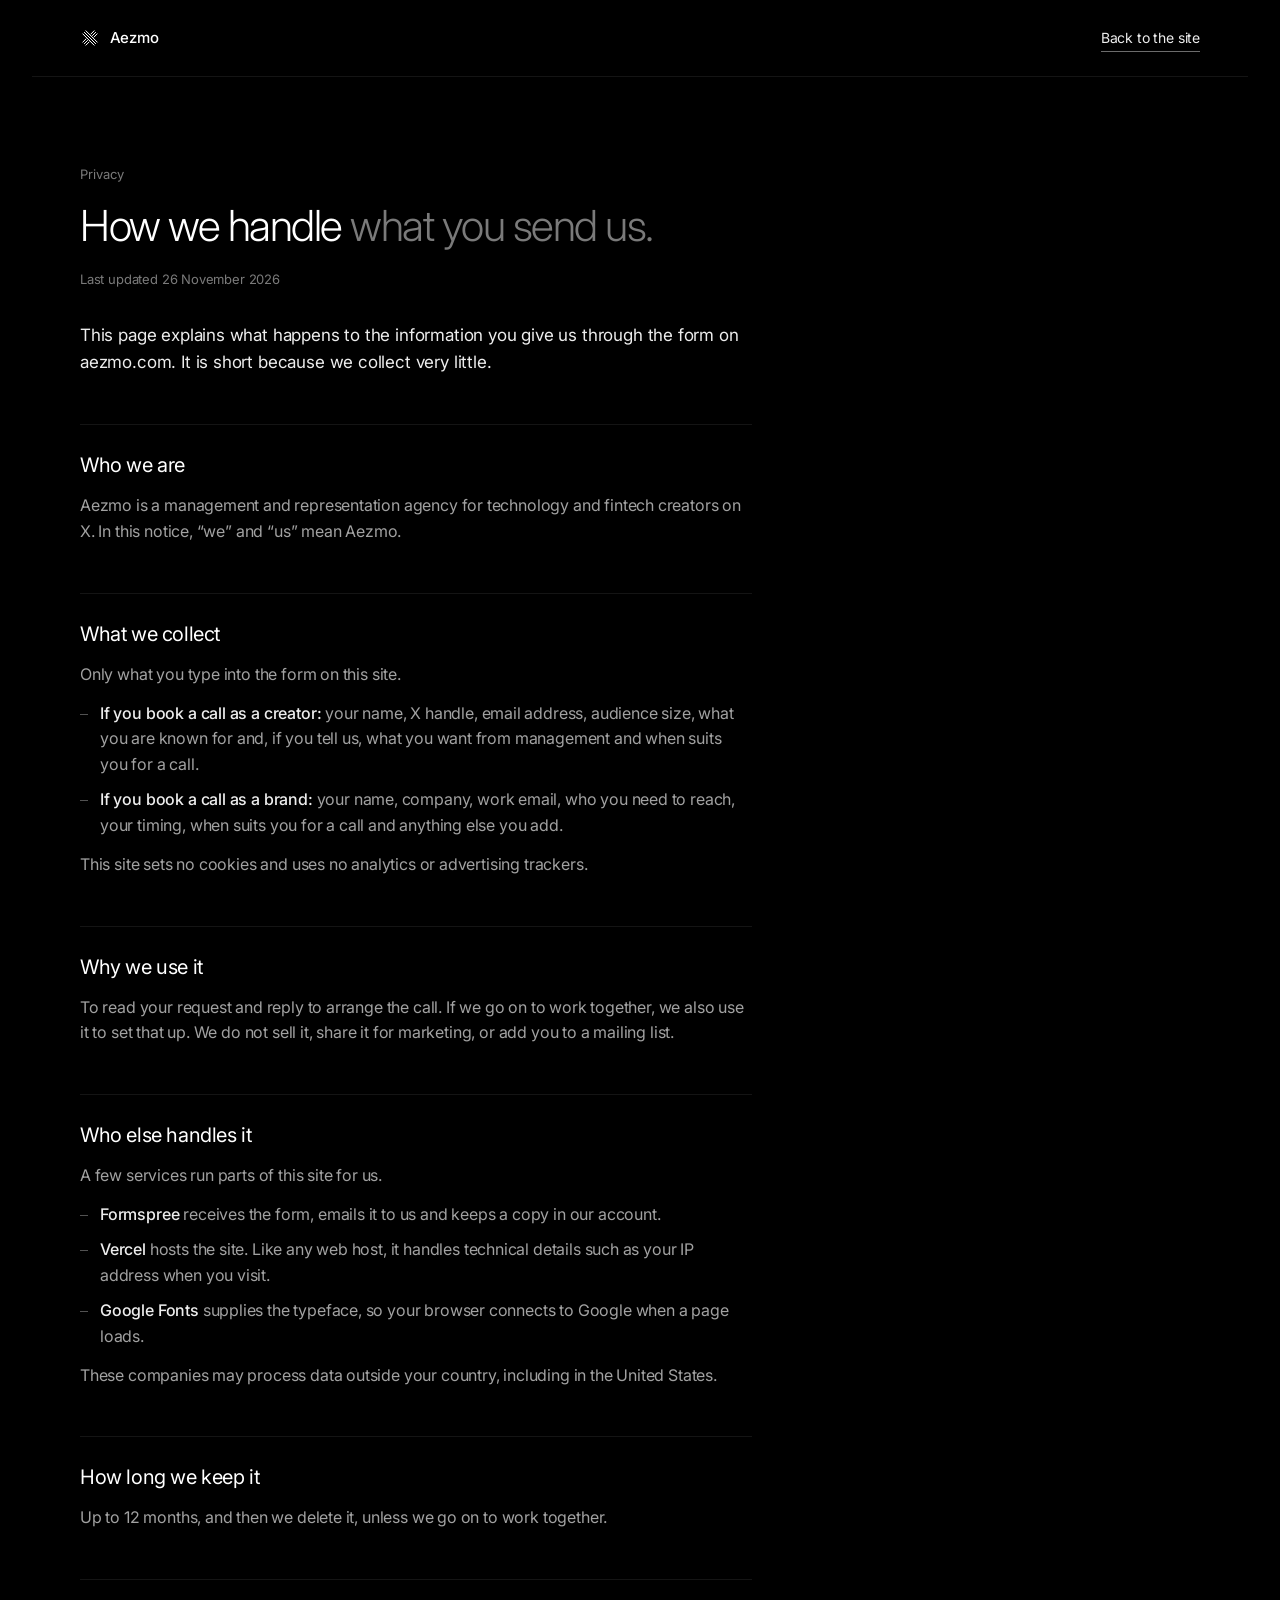
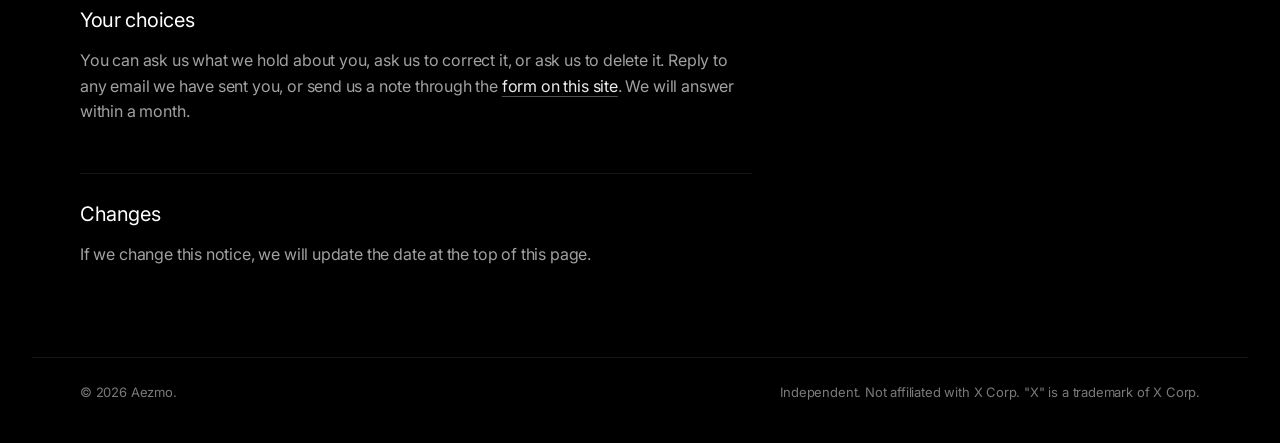
==== commit fd9765d9: "Change the call to action from applying to booking a call Buttons, the form section, the first proce" ====
--- a/privacy.html
+++ b/privacy.html
@@ -47,15 +47,15 @@
         <h2>What we collect</h2>
         <p>Only what you type into the form on this site.</p>
         <ul>
-          <li><strong>If you apply as a creator:</strong> your name, X handle, email address, audience size, what you are known for and, if you tell us, what you want from management.</li>
-          <li><strong>If you contact us as a brand:</strong> your name, company, work email, who you need to reach, your timing and anything else you add.</li>
+          <li><strong>If you book a call as a creator:</strong> your name, X handle, email address, audience size, what you are known for and, if you tell us, what you want from management and when suits you for a call.</li>
+          <li><strong>If you book a call as a brand:</strong> your name, company, work email, who you need to reach, your timing, when suits you for a call and anything else you add.</li>
         </ul>
         <p>This site sets no cookies and uses no analytics or advertising trackers.</p>
       </section>
 
       <section class="privacy__sec">
         <h2>Why we use it</h2>
-        <p>To read your application or enquiry and reply to you. If we go on to work together, we also use it to set that up. We do not sell it, share it for marketing, or add you to a mailing list.</p>
+        <p>To read your request and reply to arrange the call. If we go on to work together, we also use it to set that up. We do not sell it, share it for marketing, or add you to a mailing list.</p>
       </section>
 
       <section class="privacy__sec">
@@ -76,7 +76,7 @@
 
       <section class="privacy__sec">
         <h2>Your choices</h2>
-        <p>You can ask us what we hold about you, ask us to correct it, or ask us to delete it. Reply to any email we have sent you, or send us a note through the <a href="/#apply">form on this site</a><span hidden data-if="email">, or email <a data-site="email" href="#"></a></span>. We will answer within a month.</p>
+        <p>You can ask us what we hold about you, ask us to correct it, or ask us to delete it. Reply to any email we have sent you, or send us a note through the <a href="/#book">form on this site</a><span hidden data-if="email">, or email <a data-site="email" href="#"></a></span>. We will answer within a month.</p>
       </section>
 
       <section class="privacy__sec">
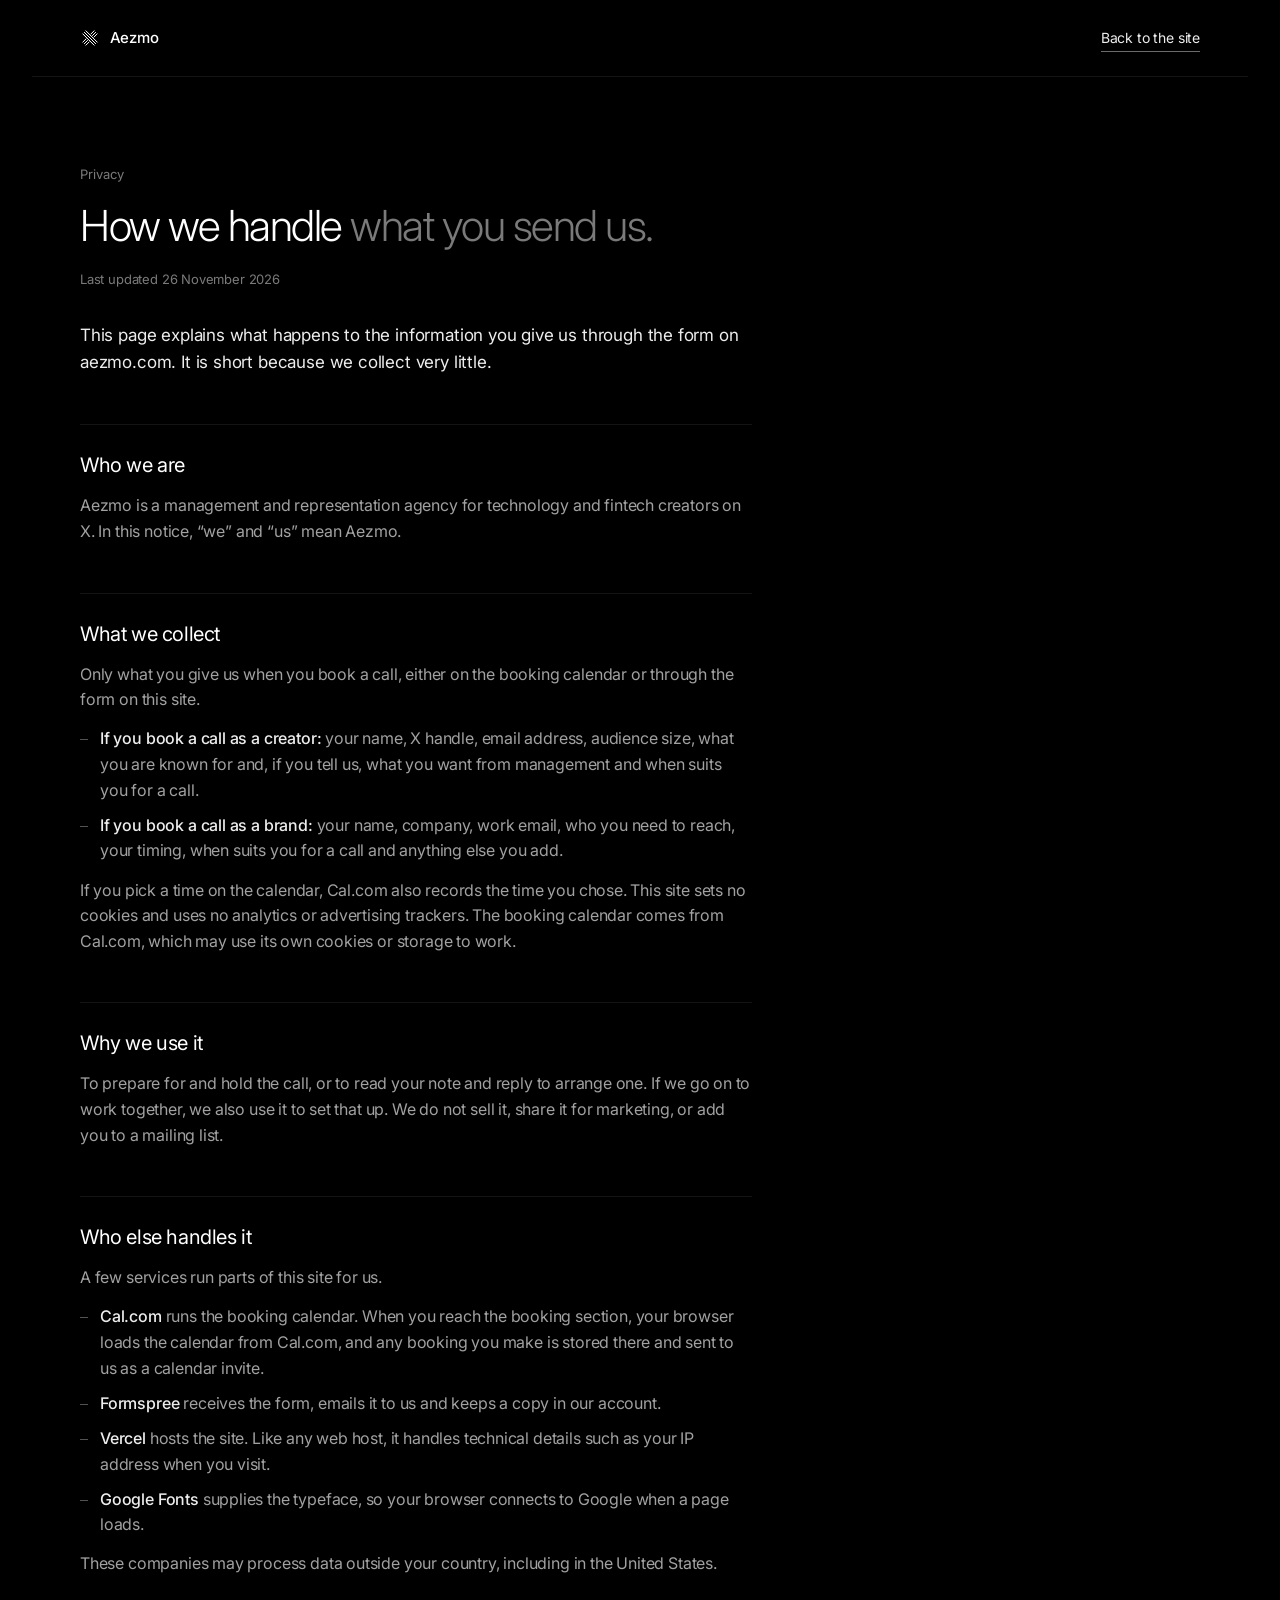
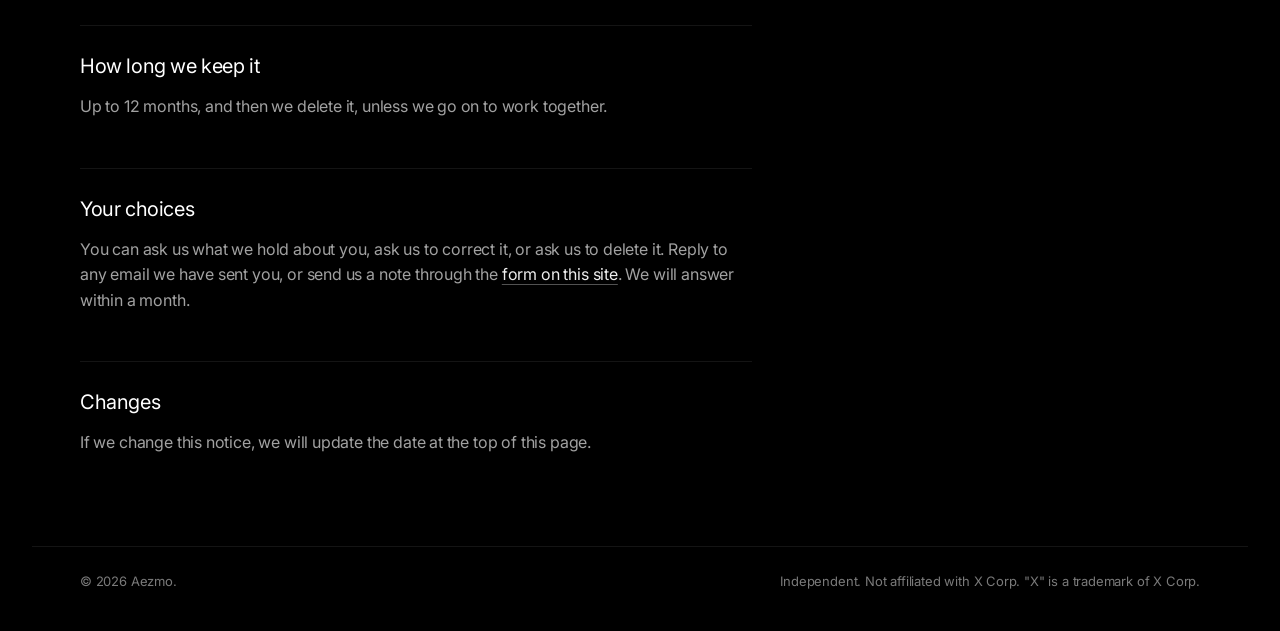
==== commit 9e87acf1: "Add a Cal.com booking calendar to the Book a call section Creators and brands now pick a time direct" ====
--- a/privacy.html
+++ b/privacy.html
@@ -45,23 +45,24 @@
 
       <section class="privacy__sec">
         <h2>What we collect</h2>
-        <p>Only what you type into the form on this site.</p>
+        <p>Only what you give us when you book a call, either on the booking calendar or through the form on this site.</p>
         <ul>
           <li><strong>If you book a call as a creator:</strong> your name, X handle, email address, audience size, what you are known for and, if you tell us, what you want from management and when suits you for a call.</li>
           <li><strong>If you book a call as a brand:</strong> your name, company, work email, who you need to reach, your timing, when suits you for a call and anything else you add.</li>
         </ul>
-        <p>This site sets no cookies and uses no analytics or advertising trackers.</p>
+        <p>If you pick a time on the calendar, Cal.com also records the time you chose. This site sets no cookies and uses no analytics or advertising trackers. The booking calendar comes from Cal.com, which may use its own cookies or storage to work.</p>
       </section>
 
       <section class="privacy__sec">
         <h2>Why we use it</h2>
-        <p>To read your request and reply to arrange the call. If we go on to work together, we also use it to set that up. We do not sell it, share it for marketing, or add you to a mailing list.</p>
+        <p>To prepare for and hold the call, or to read your note and reply to arrange one. If we go on to work together, we also use it to set that up. We do not sell it, share it for marketing, or add you to a mailing list.</p>
       </section>
 
       <section class="privacy__sec">
         <h2>Who else handles it</h2>
         <p>A few services run parts of this site for us.</p>
         <ul>
+          <li><strong>Cal.com</strong> runs the booking calendar. When you reach the booking section, your browser loads the calendar from Cal.com, and any booking you make is stored there and sent to us as a calendar invite.</li>
           <li><strong>Formspree</strong> receives the form, emails it to us and keeps a copy in our account.</li>
           <li><strong>Vercel</strong> hosts the site. Like any web host, it handles technical details such as your IP address when you visit.</li>
           <li><strong>Google Fonts</strong> supplies the typeface, so your browser connects to Google when a page loads.</li>
--- a/assets/css/styles.css
+++ b/assets/css/styles.css
@@ -1112,3 +1112,21 @@
 }
 .privacy__sec a:hover, .form__note a:hover, .foot__legal a:hover { color: var(--white); text-decoration-color: currentColor; }
 .privacy-foot { display: flex; flex-wrap: wrap; justify-content: space-between; gap: .5rem 2rem; padding-block: 1.5rem 2.5rem; border-top: 1px solid var(--line); font-size: var(--fs-small); color: var(--dim); }
+
+/* ---------- Booking calendar (Cal.com inline embed) ---------- */
+.booker { display: grid; gap: 1.5rem; }
+.booker__cal { position: relative; min-height: 30rem; border-radius: 1rem; overflow: hidden; }
+.booker__cal:empty::before {
+  content: "Loading the calendar\2026"; position: absolute; inset: 0; display: grid; place-items: center;
+  font-size: var(--fs-small); color: var(--dim);
+}
+/* The page is dark and Cal.com's frame is not; matching schemes keeps the frame's
+   background transparent instead of a white strip under the calendar. */
+.booker__cal iframe { display: block; width: 100% !important; color-scheme: light !important; }
+.booker__msg, .booker__alt { font-size: var(--fs-small); color: var(--dim); text-align: center; }
+.form .booker__alt { margin-top: 1.75rem; }
+.booker__msg a, .booker__switch {
+  color: var(--paper); text-decoration: underline; text-decoration-color: var(--line-3);
+  text-decoration-thickness: 1px; text-underline-offset: .22em; transition: color var(--t-fast), text-decoration-color var(--t-fast);
+}
+.booker__msg a:hover, .booker__switch:hover { color: var(--white); text-decoration-color: currentColor; }
